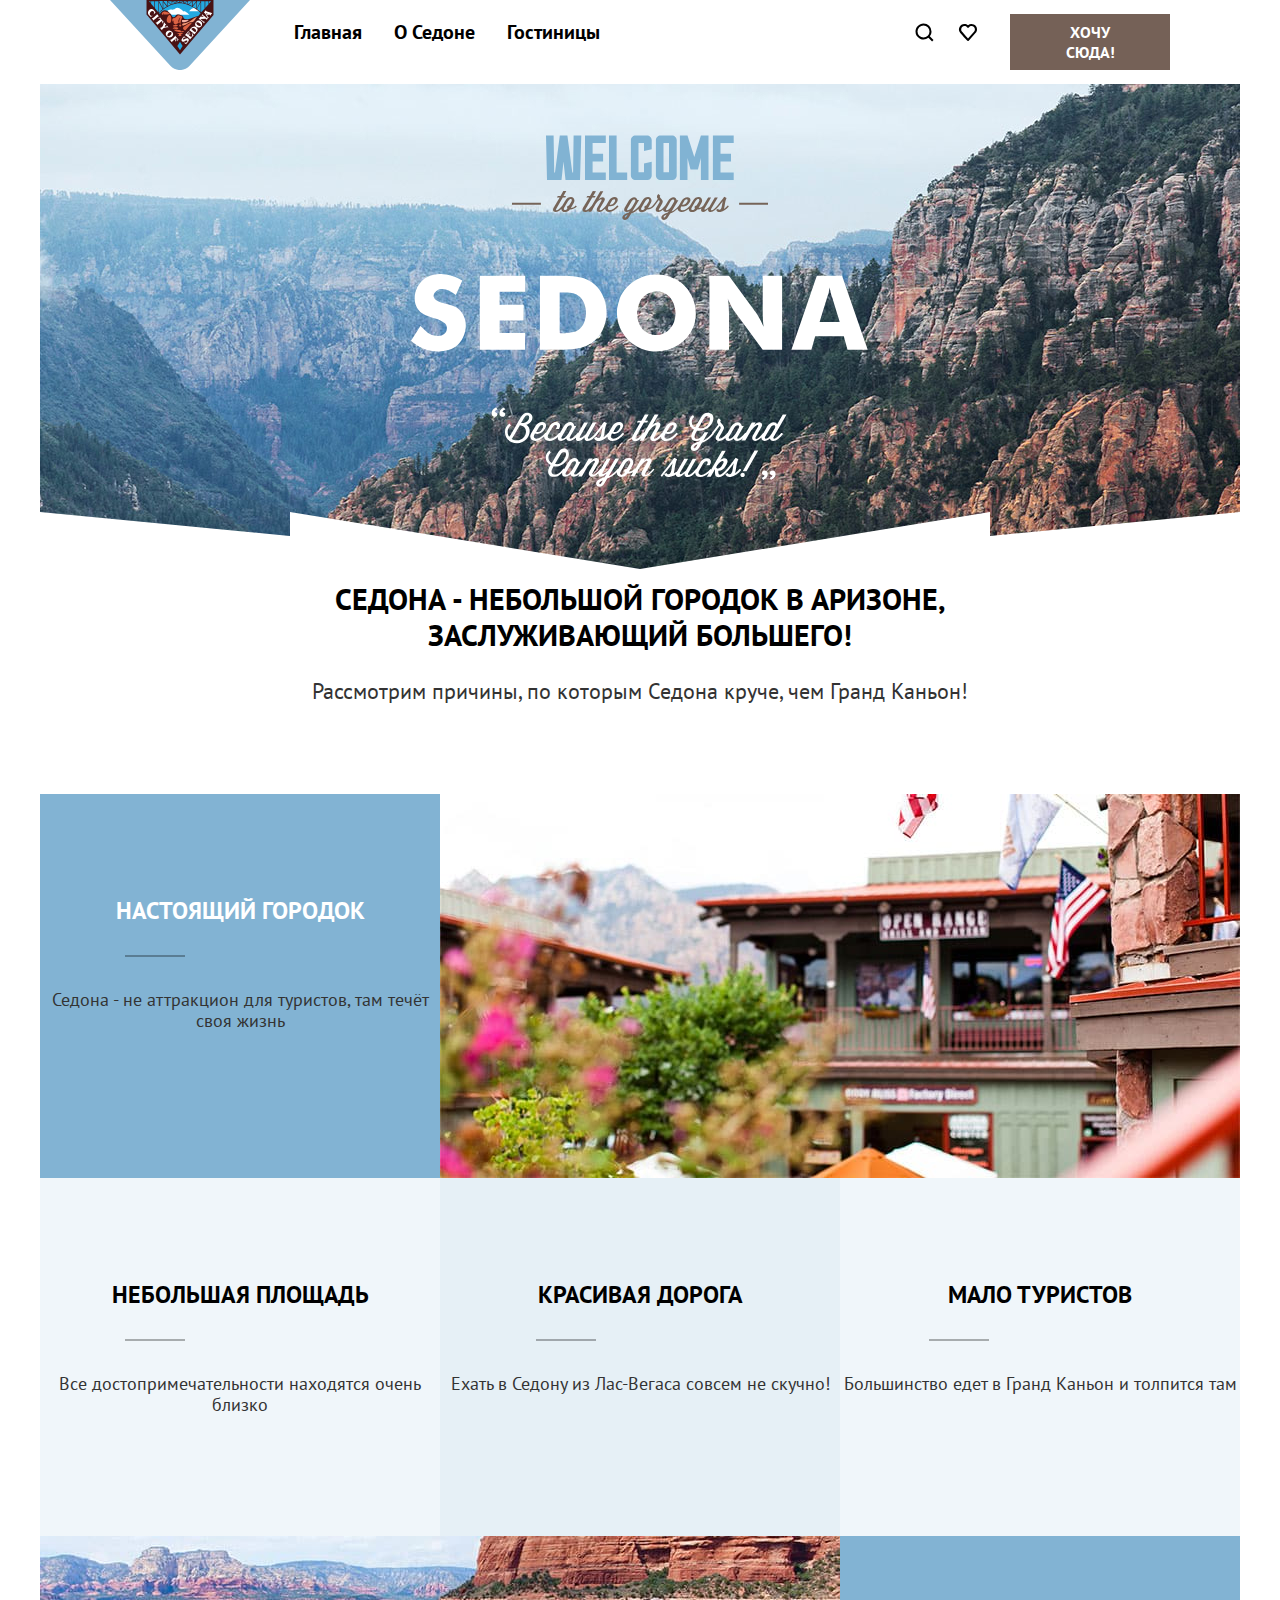
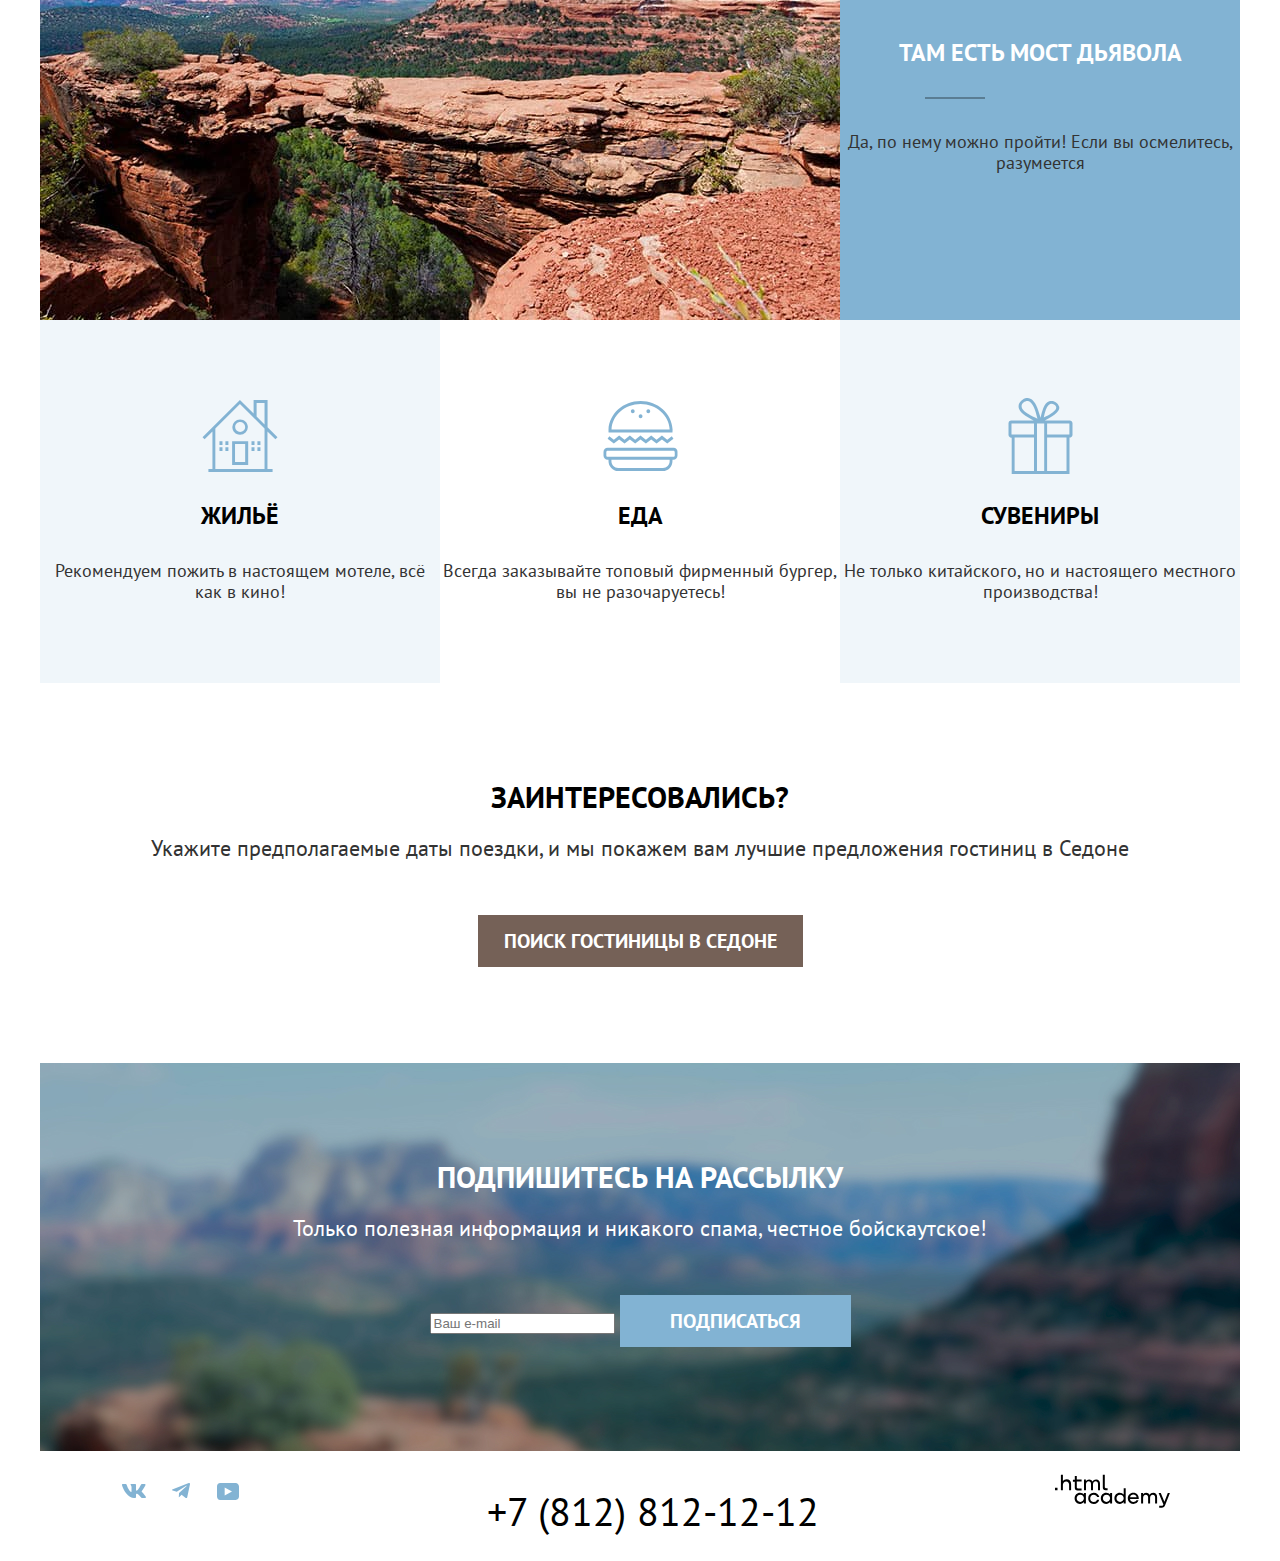
==== 8/index.html @ 138d6bd1 ":heavy_check_mark: Сборка #8" ====
<!DOCTYPE html>
<html lang="ru">
  <head>
    <meta charset="utf-8">
    <title>HTML Academy: Седона</title>
    <link rel="stylesheet" href="styles/styles.css">
    <base href="https://htmlacademy-htmlcss.github.io/2182407-sedona-35/8/">
</head>
  <body>
    <header class="page-header">
      <nav class="navigation">
        <a class="navigation-logo">
          <img class="page-header-logo" src="images/logo.svg" width="140" height="70" alt="Логотип Седона">
        </a>
        <ul class="navigation-list">
          <li class="navigation-item">
            <a class="navigation-link navigation-link-current" href="#">Главная</a>
          </li>
          <li class="navigation-item">
            <a class="navigation-link" href="#">О Седоне</a>
          </li>
          <li class="navigation-item">
            <a class="navigation-link" href="catalog.html">Гостиницы</a>
          </li>
        </ul>
        <ul class="navigation-list navigation-user">
          <li class="navigation-item">
            <a class="navigation-link" href="#"><span class="visually-hidden">Поиск</span></a>
          </li>
          <li class="navigation-item">
            <a class="navigation-link" href="#"><span class="visually-hidden">Корзина</span></a>
          </li>
          <li class="navigation-item">
            <a class="navigation-link header-button" href="#">Хочу сюда!</a>
          </li>
        </ul>
      </nav>
    </header>
    <main class="main-index main-container">
      <div class="page-container">
        <h1 class="visually-hidden">Город "Седона"</h1>
        <img class="welcome-sedona" src="images/welcome.svg" width="458" height="352" alt="Добро пожаловать в Седону">
        <section class="about">
          <h2 class="about-title">Седона - небольшой городок в Аризоне,<br> заслуживающий большего!</h2>
          <p class="about-description">Рассмотрим причины, по которым Седона круче, чем Гранд Каньон!</p>
        </section>
        <section class="advantages">
          <h2 class="visually-hidden">Преимущества</h2>
          <ul class="advantages-list">
            <li class="advantages-item">
              <div class="advantages-item-content">
                <h3 class="advantages-title">Настоящий городок</h3>
                <p class="advantages-description">Седона - не аттракцион для туристов, там течёт своя жизнь</p>
              </div>
              <img src="images/photo-1.jpg" width="800" height="384" alt="Городок Седона">
            </li>
            <li class="advantages-item">
              <div class="advantages-item-content">
                <h3 class="advantages-title">Небольшая площадь</h3>
                <p class="advantages-description">Все достопримечательности находятся очень близко</p>
              </div>
            </li>
            <li class="advantages-item">
              <div class="advantages-item-content">
                <h3 class="advantages-title">Красивая дорога</h3>
                <p class="advantages-description">Ехать в Седону из Лас-Вегаса совсем не скучно!</p>
              </div>
            </li>
            <li class="advantages-item">
              <div class="advantages-item-content">
                <h3 class="advantages-title">Мало туристов</h3>
                <p class="advantages-description">Большинство едет в Гранд Каньон и толпится там</p>
              </div>
            </li>
            <li class="advantages-item">
              <img src="images/photo-2.jpg" width="800" height="384" alt="Мост дьявола">
              <div class="advantages-item-content">
                <h3 class="advantages-title">Там есть мост дьявола</h3>
                <p class="advantages-description">Да, по нему можно пройти! Если вы осмелитесь, разумеется</p>
              </div>
            </li>
          </ul>
        </section>
        <section class="recommendations">
          <h2 class="visually-hidden">Рекомендации</h2>
          <ul class="recommendations-list">
            <li class="recommendations-item">
              <h3 class="recommendations-title">Жильё</h3>
              <p class="recommendations-description">Рекомендуем пожить в настоящем мотеле, всё как в кино!</p>
            </li>
            <li class="recommendations-item">
              <h3 class="recommendations-title">Еда</h3>
              <p class="recommendations-description">Всегда заказывайте топовый фирменный бургер, вы не разочаруетесь!</p>
            </li>
            <li class="recommendations-item">
              <h3 class="recommendations-title">Сувениры</h3>
              <p class="recommendations-description">Не только китайского, но и настоящего местного производства!</p>
            </li>
          </ul>
        </section>
        <section class="search">
          <h3 class="search-title">Заинтересовались?</h3>
          <p class="search-description">Укажите предполагаемые даты поездки, и мы покажем вам лучшие предложения гостиниц в Седоне</p>
          <a class="button button-search" href="#">Поиск гостиницы в Седоне</a>
        </section>
        <section class="newsletter">
          <h3 class="newsletter-title">Подпишитесь на рассылку</h3>
          <p class="newsletter-description">Только полезная информация и никакого спама, честное бойскаутское!</p>
          <form class="newsletter-form" action="https://echo.htmlacademy.ru/" method="post">
            <label for="newsletter-email" class="visually-hidden">E-mail</label>
            <input class="field" placeholder="Ваш e-mail" type="email" name="newsletter-email"  id="newsletter-email" required>
            <button class="button button-accept newsletter-button" type="submit">Подписаться</button>
          </form>
        </section>
      </div>
    </main>
    <footer class="page-footer">
      <div class="footer-container">
        <section class="footer-social">
          <h2 class="visually-hidden">Социальные сети</h2>
          <ul class="footer-social-list">
            <li class="footer-social-item">
              <a class="social-link" href="https://vk.com/htmlacademy">
                <svg class="social-icon" aria-hidden="true" focusable="false" width="24" height="14" viewBox="0 0 24 14" fill="none" xmlns="http://www.w3.org/2000/svg"><path fill-rule="evenodd" clip-rule="evenodd" d="M23.45.95c.17-.55 0-.95-.8-.95h-2.62c-.67 0-.98.35-1.14.73 0 0-1.34 3.2-3.23 5.27-.61.6-.89.8-1.22.8-.17 0-.42-.2-.42-.74V.95c0-.66-.18-.95-.74-.95H9.15c-.42 0-.67.3-.67.6 0 .61.95.76 1.05 2.5v3.8c0 .84-.16.99-.5.99-.88 0-3.05-3.21-4.33-6.89-.25-.71-.5-1-1.17-1H.9C.15 0 0 .35 0 .73c0 .68.89 4.07 4.14 8.55C6.32 12.34 9.38 14 12.15 14c1.67 0 1.88-.37 1.88-1v-2.32c0-.73.16-.88.69-.88.38 0 1.05.2 2.61 1.67C19.11 13.22 19.4 14 20.41 14h2.62c.75 0 1.13-.37.91-1.1-.24-.72-1.09-1.77-2.21-3.02-.62-.7-1.54-1.47-1.81-1.86-.4-.49-.28-.7 0-1.14 0 0 3.2-4.43 3.53-5.93Z" fill="#83B3D3"/></svg>
                <span class="visually-hidden">VK</span></a>
            </li>
            <li class="footer-social-item">
              <a class="social-link" href="https://t.me/htmlacademy">
                <svg class="social-icon" aria-hidden="true" focusable="false" width="18" height="16" viewBox="0 0 18 16" fill="none" xmlns="http://www.w3.org/2000/svg"><path d="M16.79.1.84 6.25c-1.09.43-1.08 1.04-.2 1.31l4.1 1.28 9.47-5.98c.44-.27.85-.12.52.18L7.05 9.96l-.28 4.22c.41 0 .6-.19.83-.41l1.99-1.93 4.13 3.05c.77.42 1.31.2 1.5-.7l2.72-12.8c.28-1.12-.43-1.62-1.16-1.3Z" fill="#83B3D3"/></svg>
                <span class="visually-hidden">Telegram</span></a>
            </li>
            <li class="footer-social-item">
              <a class="social-link" href="https://www.youtube.com/user/htmlacademyru">
                <svg class="social-icon" aria-hidden="true" focusable="false" width="22" height="17" viewBox="0 0 22 17" fill="none" xmlns="http://www.w3.org/2000/svg"><path d="M18.6 0H3.18C1.31 0 0 1.6 0 3.4v10.1C0 15.4 1.31 17 3.17 17h15.66c1.64 0 3.17-1.6 3.17-3.4V3.4C21.78 1.6 20.47 0 18.6 0ZM7.67 12.54V4.46L15 8.5l-7.33 4.04Z" fill="#83B3D3"/></svg>
                <span class="visually-hidden">YouTube</span></a>
            </li>
          </ul>
        </section>
        <section class="footer-contacts">
          <h2 class="visually-hidden"> Контакты</h2>
          <a href="tel:+78128121212">+7 (812) 812-12-12</a>
        </section>
        <section class="copyright">
          <h2 class="visually-hidden"> Об авторе</h2>
          <a class="copyright-link" href="https://htmlacademy.ru">
            <svg class="copyright-icon" aria-hidden="true" focusable="false" width="115" height="34" viewBox="0 0 115 34" fill="none" xmlns="http://www.w3.org/2000/svg"><path d="M0 13.72v2.6h2.5v-2.6H0ZM11.6 5.32c-1.6 0-2.8.7-3.6 1.7h-.1V.82h-2v15.5h2v-5.3c0-2.1 1.3-3.6 3.3-3.6 1.8 0 2.9 1.4 2.9 3.2v5.7h2v-6.1c.1-3-1.8-4.9-4.5-4.9ZM26.6 5.62h-4.8v-3.7h-2v3.8h-1.9v2h1.9v6c0 1.7 1 2.7 2.7 2.7h4.1v-2h-3.7c-.7 0-1.1-.4-1.1-1.1v-5.7h4.8v-2ZM41.1 5.42c-1.6 0-2.9.8-3.5 2.1h-.1c-.6-1.2-1.8-2.1-3.4-2.1-1.4 0-2.5.8-3.1 1.8h-.1v-1.6H29v10.6h2v-5.4c0-2 1-3.5 2.6-3.5 1.5 0 2.4 1 2.4 2.6v6.3h2v-5.6c0-2.4 1.4-3.3 2.6-3.3 1.5 0 2.4 1 2.4 2.6v6.3h2v-6.5c.1-2.5-1.4-4.3-3.9-4.3ZM47.8 13.52c0 1.7 1 2.7 2.8 2.7h2v-2h-1.7c-.7 0-1.1-.4-1.1-1.1V.82h-2v12.7ZM28.9 20.52c-.9-1.1-2.2-1.8-3.9-1.8-3.1 0-5.4 2.3-5.4 5.6s2.3 5.6 5.4 5.6c1.8 0 3-.8 3.8-1.9h.1v1.6h2v-10.6h-2v1.5Zm-3.6 7.4c-2.2 0-3.6-1.6-3.6-3.6s1.4-3.6 3.6-3.6 3.6 1.6 3.6 3.6c0 1.9-1.4 3.6-3.6 3.6ZM44.2 22.82c-.5-2.4-2.6-4.1-5.4-4.1a5.4 5.4 0 0 0-5.6 5.6c0 3.1 2.2 5.6 5.6 5.6 2.8 0 4.9-1.8 5.4-4.2h-2.1a3.4 3.4 0 0 1-3.3 2.3c-2.2 0-3.6-1.6-3.6-3.6s1.4-3.6 3.6-3.6c1.6 0 2.8 1 3.3 2.2h2.1v-.2ZM55.1 20.52c-.9-1.1-2.2-1.8-3.9-1.8-3.1 0-5.4 2.3-5.4 5.6s2.3 5.6 5.4 5.6c1.8 0 3-.8 3.8-1.9h.1v1.6h2v-10.6h-2v1.5Zm-3.6 7.4c-2.2 0-3.6-1.6-3.6-3.6s1.4-3.6 3.6-3.6 3.6 1.6 3.6 3.6c0 1.9-1.5 3.6-3.6 3.6ZM68.7 20.62c-.9-1.1-2.2-1.9-3.9-1.9-3.1 0-5.4 2.3-5.4 5.6s2.2 5.6 5.4 5.6c1.7 0 3-.8 3.8-1.8h.1v1.5h2v-15.4h-2v6.4Zm-3.6 7.3c-2.2 0-3.6-1.6-3.6-3.6s1.4-3.6 3.6-3.6 3.6 1.6 3.6 3.6c-.1 2-1.5 3.6-3.6 3.6ZM78.3 18.72c-3.3 0-5.5 2.5-5.5 5.6 0 3 2.1 5.6 5.5 5.6 2.5 0 4.5-1.3 5.2-3.6h-2.1c-.5 1-1.6 1.6-3 1.6-1.9 0-3.3-1.3-3.4-2.9h8.8c.2-3.6-2-6.3-5.5-6.3Zm0 1.9c1.7 0 3 1 3.3 2.6h-6.5c.3-1.5 1.5-2.6 3.2-2.6ZM98.2 18.72c-1.6 0-2.9.8-3.6 2h-.1c-.6-1.2-1.8-2-3.4-2-1.4 0-2.5.7-3.1 1.8v-1.5h-1.9v10.6h2v-5.4c0-2 1-3.4 2.6-3.5 1.5 0 2.4 1 2.4 2.6v6.3h2v-5.6c0-2.4 1.4-3.3 2.6-3.3 1.5 0 2.4 1 2.4 2.6v6.3h2v-6.5c.1-2.6-1.4-4.4-3.9-4.4ZM109.4 27.82l-3.6-8.9h-2.2l4.8 11.6c-.3.9-.7 1.2-1.7 1.2h-2.5v2h2.5c1.8 0 2.8-.8 3.5-2.6l4.7-12.2h-2.1l-3.4 8.9Z" fill="#000"/></svg>
          </a>
        </section>
      </div>
    </footer>
  </body>
</html>
---- 8/styles/styles.css ----
/* Подключение шрифтов */
@font-face{
  font-family: "PT Sans";
  font-style: normal;
  font-weight: 400;
  src:url("../fonts/ptsans-400.woff2") format("woff2");
  font-display: swap;
}
@font-face{
  font-family: "PT Sans";
  font-style: normal;
  font-weight: 700;
  src:url("../fonts/ptsans-700.woff2") format("woff2");
  font-display: swap;
}
html{
  height: 100%;
}
body{
  min-height: 100%;
  margin: 0 auto;
  width: 1200px;
  display: flex;
  flex-direction: column;
  font-family: "PT Sans", sans-serif;
  font-weight: 400;
  font-size: 18px;
  line-height: 21px;
  color: #000000;
  background-color: #FFFFFF;
}
.visually-hidden {
  position: absolute;
  width: 1px;
  height: 1px;
  margin: -1px;
  padding: 0;
  border: 0;
  clip: rect(0 0 0 0);
  overflow: hidden;
}
.button{
  display: inline-block;
  padding: 8px 26px;
  border: none;
  cursor: pointer;
  font-family: inherit;
  font-weight: 700;
  font-size: 16px;
  line-height: 20px;
  text-align: center;
  color:#ffffff;
  background-color: #756157;
  text-decoration: none;
  text-transform: uppercase;
}
.button-details{
  padding: 8px 20px;
  font-size: 16px;
  line-height: 20px;
}
.button-accept{
  color:#ffffff;
  background-color: #82b3d3;
  padding: 8px 20px;
  font-size: 16px;
  line-height: 20px;
}
.button-current{
  background-color:#7DB54F;
  padding: 8px 18px;
  font-size: 16px;
  line-height: 20px;
}
/* Pages */
.page-header{
  color:#000000;
  background-color: #ffffff;
}
.navigation{
  display: flex;
  margin: 0 70px;
}
.navigation-logo{
  width: 138px;
  margin: 0;
  margin-right:30px;
}
.page-header-logo{
  display: block;
  position: absolute;
}
.navigation-list{
  display: flex;
  flex-wrap: wrap;
  width: 500px;
  margin: 0;
  padding: 0;
  list-style-type: none;
}
.navigation-user{
  flex-wrap: nowrap;
  max-width: 268px;
  margin-left: auto;
}
.navigation-user .navigation-link{
  padding: 22px 12px;
  min-width: 20px;
  min-height: 20px;
}
.navigation-user .navigation-item:nth-child(1) .navigation-link{
  background-image: url(../images/search.svg);
  background-repeat: no-repeat;
  background-position: center;
}
.navigation-user .navigation-item:nth-child(2) .navigation-link{
  background-image: url(../images/basket.svg);
  background-repeat: no-repeat;
  background-position: center;
}
.navigation-link{
  display: block;
  padding: 20px 16px;
  font-family: "PT Sans", sans-serif;
  font-size: 20px;
  line-height: 24px;
  font-weight: 700;
  text-align: center;
  color: #000000;
  background-color: #ffffff;
  text-decoration: none;
  text-transform: capitalize;
}
.navigation-link.header-button{
  font-size: 16px;
  line-height: 20px;
  margin: 14px 0 14px 20px;

  padding: 8px 34px;
  color:#ffffff;
  background-color: #756157;
  text-transform: uppercase;
}
.main-container{
  padding-top: 51px;
  flex-grow: 1;
}
.main-index{
  color: #000000;
  background-color: #ffffff;
  background-image: url(../images/divider.svg), url("../images/index-background.jpg");
  background-position: 0 428px,top;
  background-size: 100% auto;
  background-repeat: no-repeat, no-repeat;
}
.page-container{
  margin: 0 auto;
}
.welcome-sedona{
  display: block;
  margin: 0 auto;
  margin-bottom: 25px;
}
.divider{
  display: block;
  margin: 0 auto;
}
.main-inner{
  color:#000000;
  background-color: #ffffff;
}
.about{
  text-align: center;
  padding-top: 69px;
  padding-bottom: 90px;
}
.about-title{
  font-size: 30px;
  line-height: 36px;
  font-weight: 700;
  text-transform: uppercase;
  padding: 0;
  margin: 0;
  margin-bottom: 25px;
}
.about-description{
  font-size: 22px;
  line-height: 26px;
  font-weight: 400;
  color: #333333;
  padding: 0;
  margin: 0;
}
/* Advantages List */
.advantages-list{
  display: grid;
  grid-template-columns: 400px 400px 400px;
  text-align: center;
  margin: 0;
  padding: 0;
  list-style-type: none;
}
.advantages-item{
  display:flex;
  justify-content: center;
  background-color: rgba(131, 179, 211, 0.12);
}
.advantages-item-content{
  display: flex;
  flex-direction: column;
  padding-top: 103px;
  padding-bottom: 121px;
}
.advantages-title{
  margin: 0;
  padding: 0;
  margin-top: 0;
  margin-bottom: 62px;
  font-size: 24px;
  line-height: 28px;
  font-weight: 700;
  text-transform: uppercase;
}
.advantages-title::after{
  display: block;
  position: relative;
  top: 30px;
  left: 85px;
  width: 60px;
  height: 2px;
  content:"";
  background-color: rgba(0, 0, 0, 0.3);
}
.advantages-description{
  margin: 0;
  padding: 0;
  font-size: 18px;
  line-height: 21px;
  font-weight: 400;
  color: #333333;
}
.advantages-item img{
  display: block;
}
.advantages-item:first-child {
  grid-column: 1/-1;
  color: #ffffff;
  background-color: #82b3d3;
}
.advantages-item:last-child{
  grid-column: 1/-1;
  color: #ffffff;
  background-color: #82b3d3;
}
.advantages-item:nth-child(3){
  background-color: rgba(131, 179, 211, 0.2);
}
/* Recommendations List */
.recommendations-list{
  display: flex;
  margin: 0;
  padding: 0;
  text-align: center;
  list-style-type: none;
}
.recommendations-item{
  background-color: rgba(131, 179, 211, 0.12);
  width: 400px;
}
.recommendations-item:nth-child(1){
  background-image: url(../images/housing.svg);
  background-repeat: no-repeat;
  background-position: right 50% top 80px;
}
.recommendations-item:nth-child(2){
  background-image: url(../images/food.svg);
  background-color:#ffffff;
  background-repeat: no-repeat;
  background-position: right 50% top 81px;
}
.recommendations-item:nth-child(3){
  background-image: url(../images/souvenirs.svg);
  background-repeat: no-repeat;
  background-position: right 50% top 78px;
}
.recommendations-title{
  margin: 0;
  margin-top: 182px;
  margin-bottom: 30px;
  font-size: 24px;
  line-height: 28px;
  font-weight: 700;
  text-transform: uppercase;
}
.recommendations-description{
  font-size: 18px;
  line-height: 21px;
  font-weight: 400;
  color: #333333;
  margin: 0;
  margin-bottom: 81px;
}

/* Search */
.search{
  text-align: center;
  padding: 96px 0;

}
.search-title{
  font-size: 30px;
  line-height: 36px;
  font-weight: 700;
  text-transform: uppercase;
  margin:0;
  margin-bottom: 20px;
}
.search-description{
  font-size: 22px;
  line-height: 26px;
  font-weight: 400;
  color: #333333;
  margin: 0;
  margin-bottom: 54px;
}
.button-search{
  font-size: 20px;
  line-height: 36px;
}
/* Newsletter */
.newsletter{
  text-align: center;
  color: #ffffff;
  background-color: #82b3d3;
  background-image: url("../images/subscribe.jpg");
  background-size: 100% auto;
  background-repeat: no-repeat;
  padding-top: 96px;
  padding-bottom: 104px;
}
.newsletter-title{
  margin:0;
  margin-bottom: 20px;
  font-size: 30px;
  line-height: 36px;
  font-weight: 700;
  text-transform: uppercase;
}
.newsletter-description{
  margin: 0;
  margin-bottom: 54px;
  font-size: 22px;
  line-height: 26px;
  font-weight: 400;
}
.newsletter-button{
  font-size: 20px;
  line-height: 36px;
  padding: 8px 50px;
}
/* Footer*/
.page-footer{
  color: #000000;
  background-color: #ffffff;
}
.footer-container{
  display: flex;
  justify-content: space-between;
  margin: 0 70px;
  padding-top: 40px;
  padding-bottom: 30px;
}
.footer-social{
  max-width: 142px;
}
.footer-social-list{
  display: flex;
  flex-wrap: wrap;
  margin: 0;
  padding: 0;
  list-style-type: none;
}
.footer-social-item{
  width: 47.33px;
  height: 40px;
}
.social-link{
  position:relative;
  display: block;
}
.social-icon{
  position: absolute;
  top: 0;
  right: 0;
  bottom: 0;
  left: 0;
  margin: auto;
  fill: #83B3D3;
}
.footer-contacts a{
  display: inline-block;
  margin: 0 auto;
  color: #000000;
  font-size: 40px;
  line-height: 40px;
  font-weight: 400;
  text-align: center;
  text-decoration: none;
  text-transform: uppercase;
}
.copyright{
  width: 115px;;
}
.copyright-link{
  position: relative;
}
.copyright-icon{
  position: absolute;
  top: 0;
  right: 0;
  bottom: 0;
  left: 0;
  margin: auto;
  fill: #000000;
}

/* Catalog */
.filter-container{
  color:#ffffff;
  background-color: #82b3d3;
  background-image: url("../images/background-filter.jpg");
  background-size: 100% auto;
  background-repeat: no-repeat;
}
.filter-container-content{
  margin: 0 70px;
}
.inner-title{
  font-size: 60px;
  line-height: 78px;
  font-weight: 700;
  margin: 0;
  margin-bottom: 8px;
  padding: 0;
  padding-top: 35px;
}
.breadcrumbs-list{
  display: flex;
  margin: 0;
  margin-bottom: 40px;
  padding: 0;
  list-style-type: none;
}
.breadcrumbs-link{
  display: block;
  position: relative;
  font-size: 16px;
  line-height: 21px;
  font-weight: 400;
  margin-right: 28px;
}
.catalog-products{
  margin-bottom: 50px;
}
.catalog-filter{
  display: flex;
}
.catalog-filter-list{
  list-style-type: none;
}
.catalog-filter-title{
  font-size: 20px;
  line-height: 24px;
  font-weight: 700;
  text-transform: capitalize;
}
.control-label{
  line-height: 23px;
  font-weight: 400;
}
.filter-results{
  display: flex;
  color: #000000;
  background-color: #ffffff;
  margin: 0 70px;
  margin-bottom: 40px;
}
.filter-results-title{
  font-size: 30px;
  line-height: 36px;
  font-weight: 700;
  text-transform: uppercase;
  margin: auto 0;
  margin-right: 200px;
}
.select-control{
  margin-right: auto;
}
.card-grid-toggle{
  width: 48px;
  height: 48px;
}
.card-grid-toggle:not(:last-child){
  margin-right: 8px;
}
/* Product card */
.product-card-list{
  display: grid;
  grid-template-columns: 340px 340px 340px;
  gap: 20px;
  margin: 0 70px;
  margin-bottom: 80px;
  padding: 0;
  list-style-type: none;
}
.product-card{
  display: flex;
  flex-direction: column;
  background-color: #ffffff;
  padding: 16px;
}
.product-card-image{
  display: block;
  margin:0;
  margin-bottom: 16px;
}
.product-card-link{
  text-decoration: none;
}
.product-card-title{
  font-size: 24px;
  line-height: 28px;
  font-weight: 700;
  color: #000000;
  margin: 0;
  margin-bottom: 16px;
}
.product-card-info{
  display: grid;
  grid-template-columns: 140px 140px;
  column-gap: 20px;
  row-gap: 16px;
}
.product-card-status{
  font-size: 18px;
  line-height: 21px;
  font-weight: 400;
  color: #333333;
  margin: 0;
}
.product-card-price{
  font-size: 18px;
  line-height: 21px;
  font-weight: 400;
  text-align: right;
  color: #333333;
  margin: 0;
}
.product-card-stars{
  background-image: url("../images/rating.svg");
  background-repeat: space no-repeat;
  background-position: left;

}
.product-card-rating{
  padding: 9px 22px 8px 23px;
  font-size: 16px;
  line-height: 20px;
  font-weight: 400;
  text-align: center;
  text-transform: uppercase;
  color: #333333;
  background-color: #f2f2f2;
}
/* Link */
.pagination-container{
  display: flex;
}
.pagination{
  display: flex;
  margin: 0 70px;
  margin-bottom: 60px;
  padding: 0;
  list-style-type: none;
  background-color:#ffffff;
}
.pagination-item:not(:last-child){
  margin-right: 8px;
}
.pagination-link{
  display: block;
  width: 60px;
  height: 60px;
  text-align: center;
  color:#ffffff;
  background-color:#82b3d3;
  font-size: 20px;
  line-height: 36px;
  font-weight: 700;
  text-decoration: none;
}
.pagination-current{
  color:#000000;
  background-color: #F2F2F2;
}
.inner-newsletter{
  text-align: center;
  color: #000000;
  background-color: #ffffff;
  padding-top: 96px;
  padding-bottom: 104px;
}
.inner-newsletter-title{
  font-size: 30px;
  line-height: 36px;
  font-weight: 700;
  text-transform: uppercase;
  margin: 0;
  margin-bottom: 20px;
}
.inner-newsletter-description{
  font-size: 22px;
  line-height: 26px;
  font-weight: 400;
  margin: 0;
  margin-bottom: 54px;
}
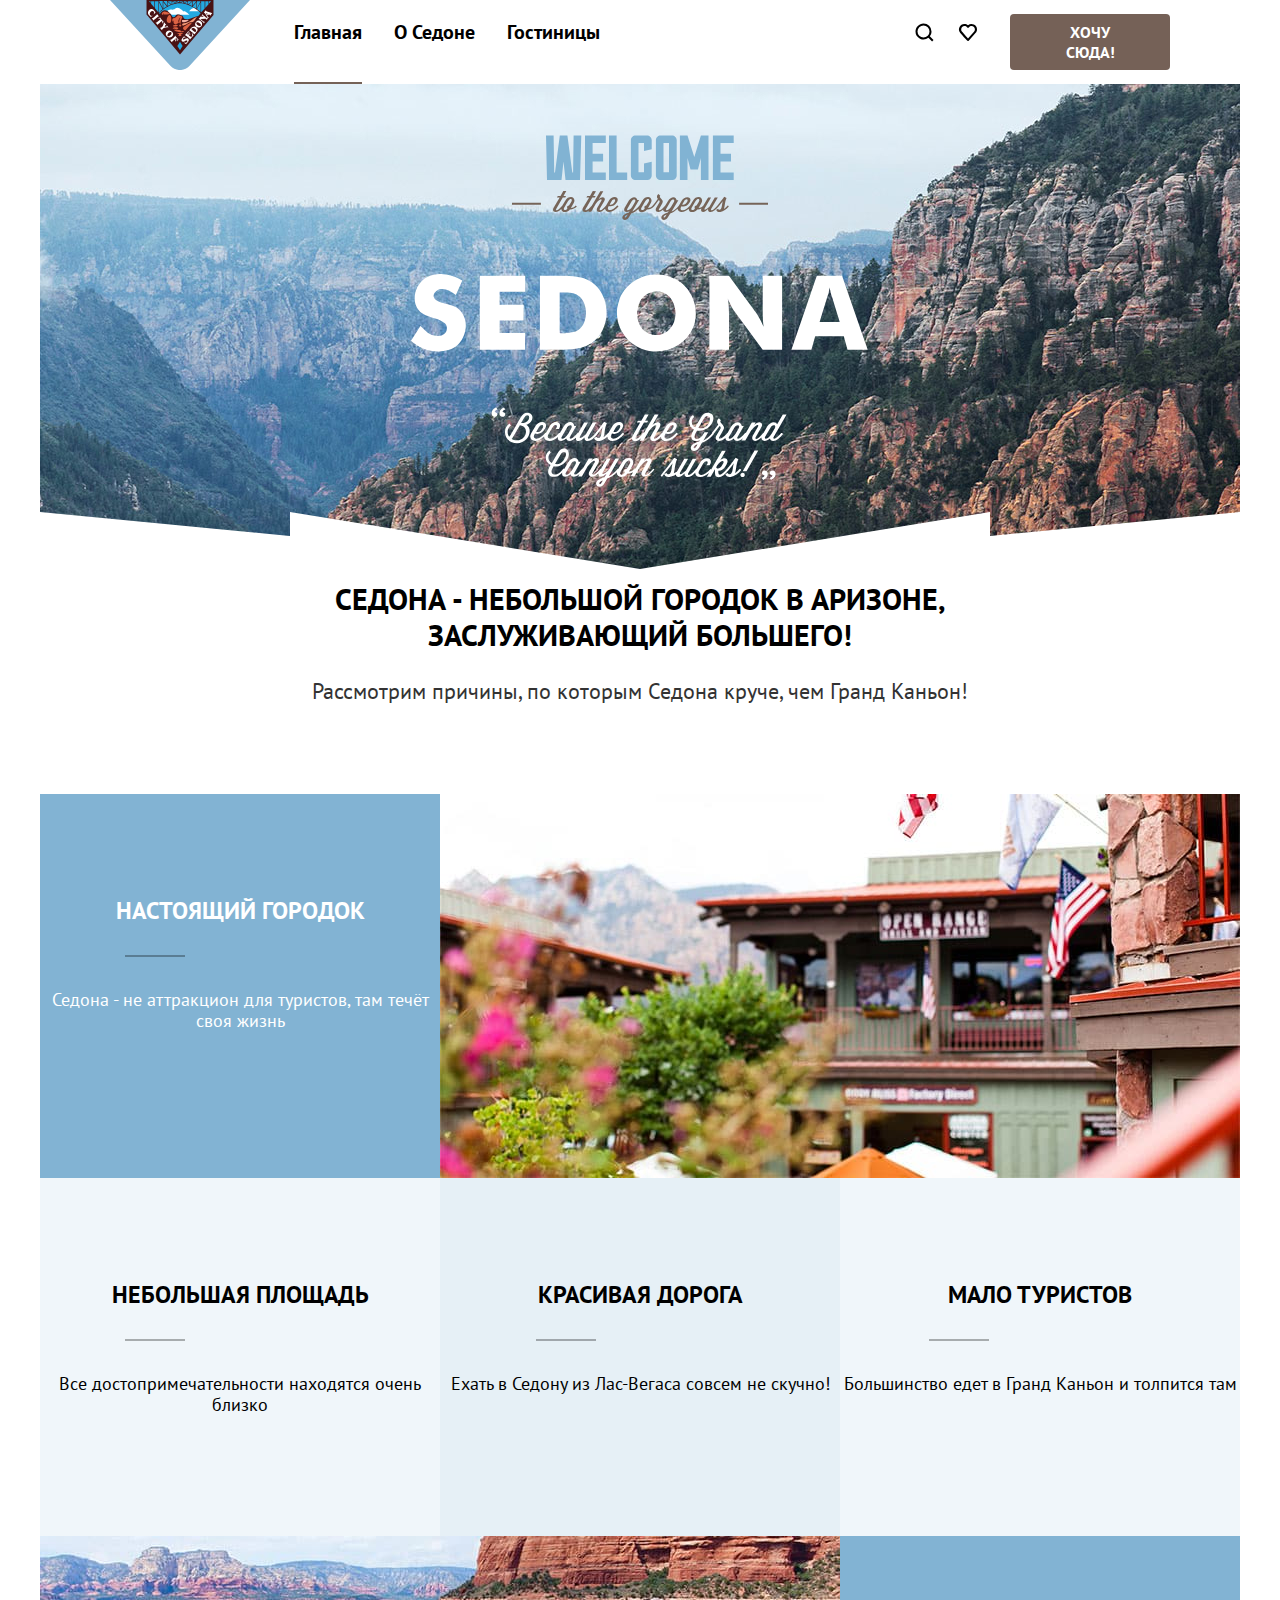
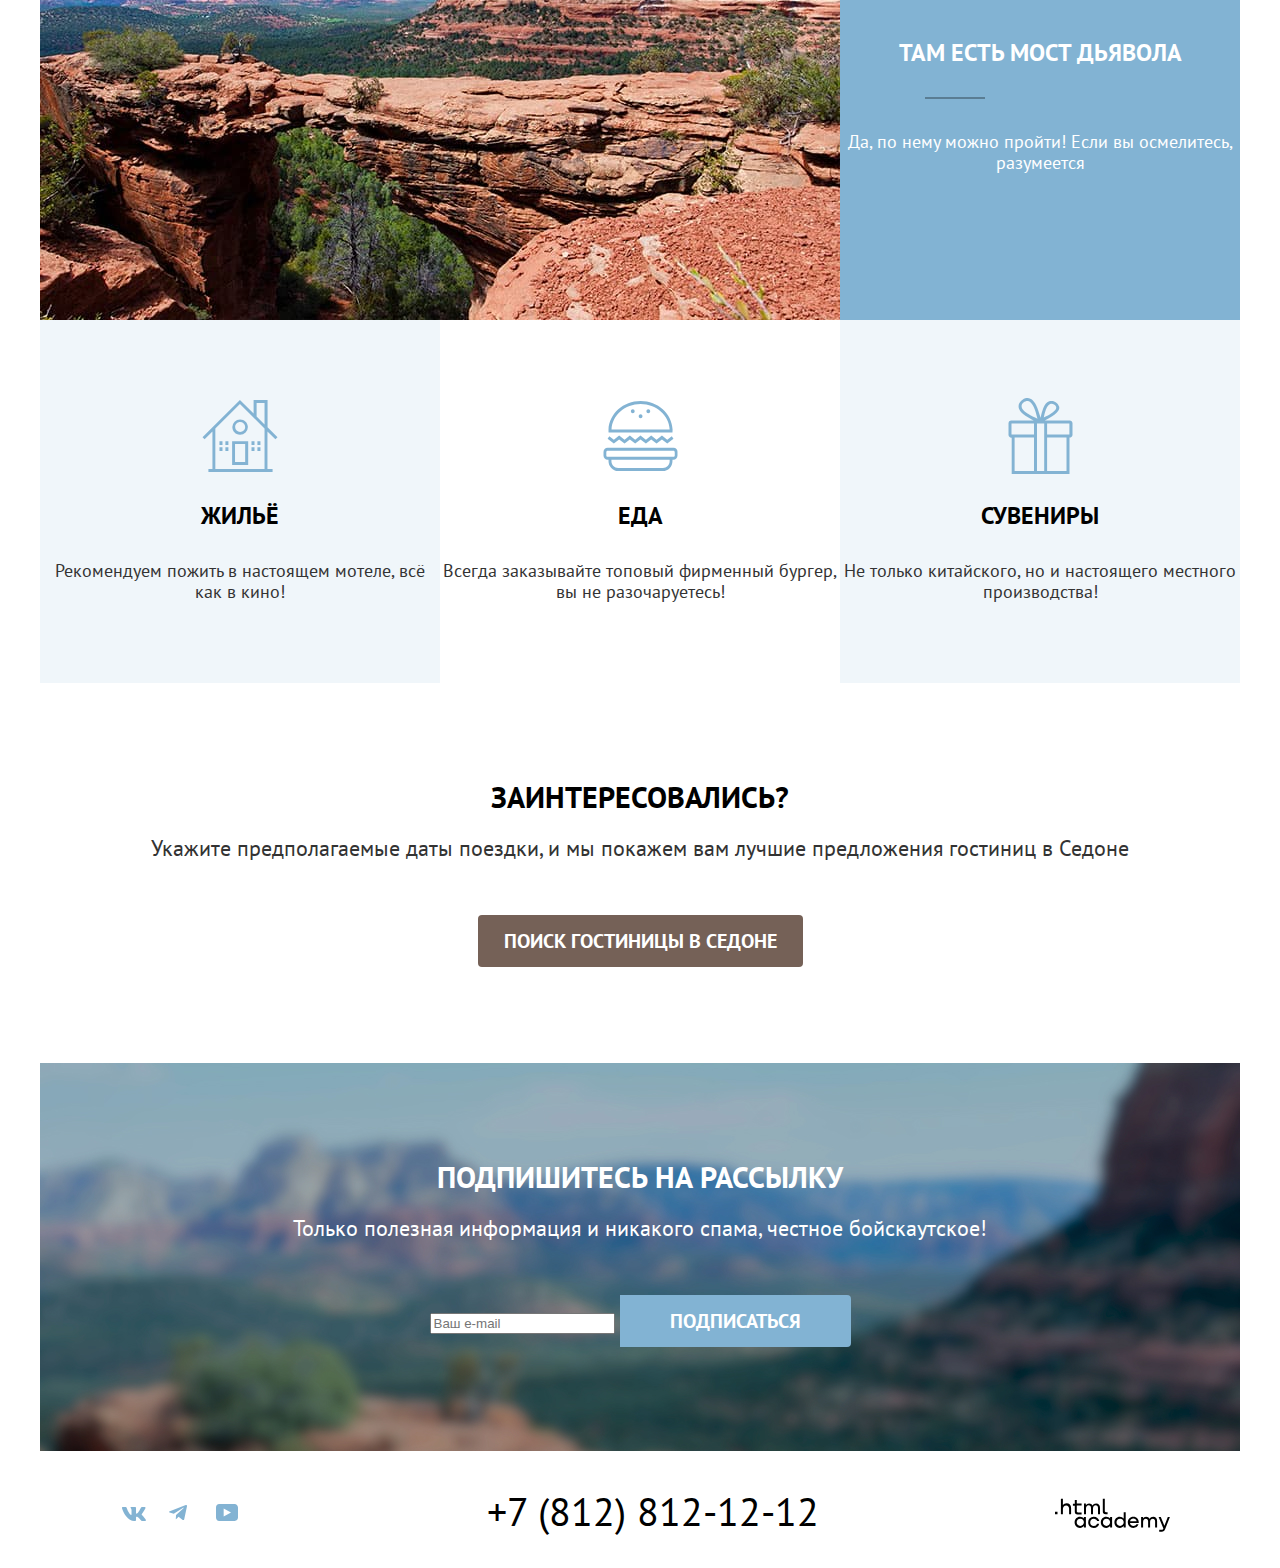
==== commit 0c1bd92c: ":heavy_check_mark: Сборка #8" ====
--- a/8/index.html
+++ b/8/index.html
@@ -121,24 +121,24 @@
           <ul class="footer-social-list">
             <li class="footer-social-item">
               <a class="social-link" href="https://vk.com/htmlacademy">
-                <svg class="social-icon" aria-hidden="true" focusable="false" width="24" height="14" viewBox="0 0 24 14" fill="none" xmlns="http://www.w3.org/2000/svg"><path fill-rule="evenodd" clip-rule="evenodd" d="M23.45.95c.17-.55 0-.95-.8-.95h-2.62c-.67 0-.98.35-1.14.73 0 0-1.34 3.2-3.23 5.27-.61.6-.89.8-1.22.8-.17 0-.42-.2-.42-.74V.95c0-.66-.18-.95-.74-.95H9.15c-.42 0-.67.3-.67.6 0 .61.95.76 1.05 2.5v3.8c0 .84-.16.99-.5.99-.88 0-3.05-3.21-4.33-6.89-.25-.71-.5-1-1.17-1H.9C.15 0 0 .35 0 .73c0 .68.89 4.07 4.14 8.55C6.32 12.34 9.38 14 12.15 14c1.67 0 1.88-.37 1.88-1v-2.32c0-.73.16-.88.69-.88.38 0 1.05.2 2.61 1.67C19.11 13.22 19.4 14 20.41 14h2.62c.75 0 1.13-.37.91-1.1-.24-.72-1.09-1.77-2.21-3.02-.62-.7-1.54-1.47-1.81-1.86-.4-.49-.28-.7 0-1.14 0 0 3.2-4.43 3.53-5.93Z" fill="#83B3D3"/></svg>
+                <svg class="social-icon" aria-hidden="true" focusable="false" width="24" height="14" viewBox="0 0 24 14" fill="none" xmlns="http://www.w3.org/2000/svg"><path fill-rule="evenodd" clip-rule="evenodd" d="M23.45.95c.17-.55 0-.95-.8-.95h-2.62c-.67 0-.98.35-1.14.73 0 0-1.34 3.2-3.23 5.27-.61.6-.89.8-1.22.8-.17 0-.42-.2-.42-.74V.95c0-.66-.18-.95-.74-.95H9.15c-.42 0-.67.3-.67.6 0 .61.95.76 1.05 2.5v3.8c0 .84-.16.99-.5.99-.88 0-3.05-3.21-4.33-6.89-.25-.71-.5-1-1.17-1H.9C.15 0 0 .35 0 .73c0 .68.89 4.07 4.14 8.55C6.32 12.34 9.38 14 12.15 14c1.67 0 1.88-.37 1.88-1v-2.32c0-.73.16-.88.69-.88.38 0 1.05.2 2.61 1.67C19.11 13.22 19.4 14 20.41 14h2.62c.75 0 1.13-.37.91-1.1-.24-.72-1.09-1.77-2.21-3.02-.62-.7-1.54-1.47-1.81-1.86-.4-.49-.28-.7 0-1.14 0 0 3.2-4.43 3.53-5.93Z"/></svg>
                 <span class="visually-hidden">VK</span></a>
             </li>
             <li class="footer-social-item">
               <a class="social-link" href="https://t.me/htmlacademy">
-                <svg class="social-icon" aria-hidden="true" focusable="false" width="18" height="16" viewBox="0 0 18 16" fill="none" xmlns="http://www.w3.org/2000/svg"><path d="M16.79.1.84 6.25c-1.09.43-1.08 1.04-.2 1.31l4.1 1.28 9.47-5.98c.44-.27.85-.12.52.18L7.05 9.96l-.28 4.22c.41 0 .6-.19.83-.41l1.99-1.93 4.13 3.05c.77.42 1.31.2 1.5-.7l2.72-12.8c.28-1.12-.43-1.62-1.16-1.3Z" fill="#83B3D3"/></svg>
+                <svg class="social-icon" aria-hidden="true" focusable="false" width="18" height="16" viewBox="0 0 18 16" fill="none" xmlns="http://www.w3.org/2000/svg"><path d="M16.79.1.84 6.25c-1.09.43-1.08 1.04-.2 1.31l4.1 1.28 9.47-5.98c.44-.27.85-.12.52.18L7.05 9.96l-.28 4.22c.41 0 .6-.19.83-.41l1.99-1.93 4.13 3.05c.77.42 1.31.2 1.5-.7l2.72-12.8c.28-1.12-.43-1.62-1.16-1.3Z"/></svg>
                 <span class="visually-hidden">Telegram</span></a>
             </li>
             <li class="footer-social-item">
               <a class="social-link" href="https://www.youtube.com/user/htmlacademyru">
-                <svg class="social-icon" aria-hidden="true" focusable="false" width="22" height="17" viewBox="0 0 22 17" fill="none" xmlns="http://www.w3.org/2000/svg"><path d="M18.6 0H3.18C1.31 0 0 1.6 0 3.4v10.1C0 15.4 1.31 17 3.17 17h15.66c1.64 0 3.17-1.6 3.17-3.4V3.4C21.78 1.6 20.47 0 18.6 0ZM7.67 12.54V4.46L15 8.5l-7.33 4.04Z" fill="#83B3D3"/></svg>
+                <svg class="social-icon" aria-hidden="true" focusable="false" width="22" height="17" viewBox="0 0 22 17" fill="none" xmlns="http://www.w3.org/2000/svg"><path d="M18.6 0H3.18C1.31 0 0 1.6 0 3.4v10.1C0 15.4 1.31 17 3.17 17h15.66c1.64 0 3.17-1.6 3.17-3.4V3.4C21.78 1.6 20.47 0 18.6 0ZM7.67 12.54V4.46L15 8.5l-7.33 4.04Z"/></svg>
                 <span class="visually-hidden">YouTube</span></a>
             </li>
           </ul>
         </section>
         <section class="footer-contacts">
           <h2 class="visually-hidden"> Контакты</h2>
-          <a href="tel:+78128121212">+7 (812) 812-12-12</a>
+          <a class="contacts-link" href="tel:+78128121212">+7 (812) 812-12-12</a>
         </section>
         <section class="copyright">
           <h2 class="visually-hidden"> Об авторе</h2>
--- a/8/styles/styles.css
+++ b/8/styles/styles.css
@@ -43,6 +43,7 @@
   display: inline-block;
   padding: 8px 26px;
   border: none;
+  border-radius: 4px;
   cursor: pointer;
   font-family: inherit;
   font-weight: 700;
@@ -72,6 +73,61 @@
   font-size: 16px;
   line-height: 20px;
 }
+.button-search{
+  font-size: 20px;
+  line-height: 36px;
+}
+.newsletter-button{
+  font-size: 20px;
+  line-height: 36px;
+  border-radius: 0 4px 4px 0;
+  padding: 8px 50px;
+}
+
+.button-search:hover,
+.button-details:hover{
+  background-color:#615048;
+}
+.button-search:focus,
+.button-details:focus{
+  background-color:#615048;
+}
+.button-search:active,
+.button-details:active{
+  color: rgba(255, 255, 255, 0.3);
+  background-color:#756157;
+}
+.button-search:disabled,
+.button-details:disabled,
+.newsletter-button:disabled,
+.button-accept:disabled,
+.button-current:disabled{
+  color: #FFFFFF;
+  background-color:#E5E5E5;
+}
+.newsletter-button:hover,
+.button-accept:hover{
+  background-color:#68A2CA;
+}
+.newsletter-button:focus,
+.button-accept:focus{
+  background-color:#68A2CA;
+}
+.newsletter-button:active,
+.button-accept:active{
+  color: rgba(255, 255, 255, 0.3);
+  background-color:#82B3D3;
+}
+.button-current:hover{
+  background-color:#6C9E42;
+}
+.button-current:focus{
+  background-color:#6C9E42;
+}
+.button-current:active{
+  color: rgba(255, 255, 255, 0.3);
+  background-color:#7DB54F;
+}
 /* Pages */
 .page-header{
   color:#000000;
@@ -98,6 +154,9 @@
   padding: 0;
   list-style-type: none;
 }
+.navigation-item{
+  position: relative;
+}
 .navigation-user{
   flex-wrap: nowrap;
   max-width: 268px;
@@ -133,13 +192,22 @@
 }
 .navigation-link.header-button{
   font-size: 16px;
+  border-radius: 4px;
   line-height: 20px;
   margin: 14px 0 14px 20px;
-
   padding: 8px 34px;
   color:#ffffff;
   background-color: #756157;
   text-transform: uppercase;
+}
+.navigation-link-current::before{
+  position: absolute;
+  right: 16px;
+  bottom: 0;
+  left: 16px;
+  height: 2px;
+  background-color: #756257;
+  content: "";
 }
 .main-container{
   padding-top: 51px;
@@ -237,7 +305,6 @@
   font-size: 18px;
   line-height: 21px;
   font-weight: 400;
-  color: #333333;
 }
 .advantages-item img{
   display: block;
@@ -322,10 +389,6 @@
   color: #333333;
   margin: 0;
   margin-bottom: 54px;
-}
-.button-search{
-  font-size: 20px;
-  line-height: 36px;
 }
 /* Newsletter */
 .newsletter{
@@ -353,11 +416,6 @@
   line-height: 26px;
   font-weight: 400;
 }
-.newsletter-button{
-  font-size: 20px;
-  line-height: 36px;
-  padding: 8px 50px;
-}
 /* Footer*/
 .page-footer{
   color: #000000;
@@ -381,23 +439,30 @@
   list-style-type: none;
 }
 .footer-social-item{
-  width: 47.33px;
-  height: 40px;
+  min-width: 47.33px;
+  min-height: 40px;
 }
 .social-link{
-  position:relative;
-  display: block;
-}
+  display: block;
+  box-sizing: border-box;
+  width: 100%;
+  height: 100%;
+  padding: 13px 11.67px;
+}
+
 .social-icon{
-  position: absolute;
-  top: 0;
-  right: 0;
-  bottom: 0;
-  left: 0;
-  margin: auto;
   fill: #83B3D3;
 }
-.footer-contacts a{
+.social-link:hover .social-icon{
+  fill:#68A2CA;
+}
+.social-link:focus .social-icon{
+  fill:#68A2CA;
+}
+.social-link:active .social-icon{
+  fill:rgba(104, 162, 202, 0.3);
+}
+.contacts-link{
   display: inline-block;
   margin: 0 auto;
   color: #000000;
@@ -408,10 +473,22 @@
   text-decoration: none;
   text-transform: uppercase;
 }
+.contacts-link:hover{
+  color:#756157;
+}
+.contacts-link:focus{
+  color:#756157;
+}
+.contacts-link:active{
+  color:rgba(117, 97, 87, 0.3);
+}
 .copyright{
-  width: 115px;;
+  width: 115px;
 }
 .copyright-link{
+  display: block;
+  width: 100%;
+  height: 100%;
   position: relative;
 }
 .copyright-icon{
@@ -423,6 +500,15 @@
   margin: auto;
   fill: #000000;
 }
+.copyright-link:hover .copyright-icon{
+  fill:#756157;
+}
+.copyright-link:focus .copyright-icon{
+  fill:#756157;
+}
+.copyright-link:active .copyright-icon{
+  fill:rgba(117, 97, 87, 0.3);
+}
 
 /* Catalog */
 .filter-container{
@@ -567,6 +653,7 @@
   font-size: 16px;
   line-height: 20px;
   font-weight: 400;
+  border-radius: 4px;
   text-align: center;
   text-transform: uppercase;
   color: #333333;
@@ -589,15 +676,38 @@
 }
 .pagination-link{
   display: block;
+  box-sizing: border-box;
   width: 60px;
   height: 60px;
-  text-align: center;
+  font-size: 20px;
+  padding: 12px 24px;
+  line-height: 36px;
+  font-weight: 700;
   color:#ffffff;
   background-color:#82b3d3;
-  font-size: 20px;
-  line-height: 36px;
-  font-weight: 700;
   text-decoration: none;
+  border-radius: 4px;
+}
+.pagination-link:hover{
+  background-color: #68A2CA;
+}
+.pagination-link:focus{
+  background-color: #68A2CA;
+}
+.pagination-link:active{
+  color: rgba(255, 255, 255, 0.3);
+  background-color: #82b3d3;
+}
+.pagination-item span{
+  display: block;
+  box-sizing: border-box;
+  width: 60px;
+  line-height: 36px;
+  height: 60px;
+  padding: 12px 24px;
+}
+.pagination-link:last-child{
+  padding: 12px 19px;
 }
 .pagination-current{
   color:#000000;
